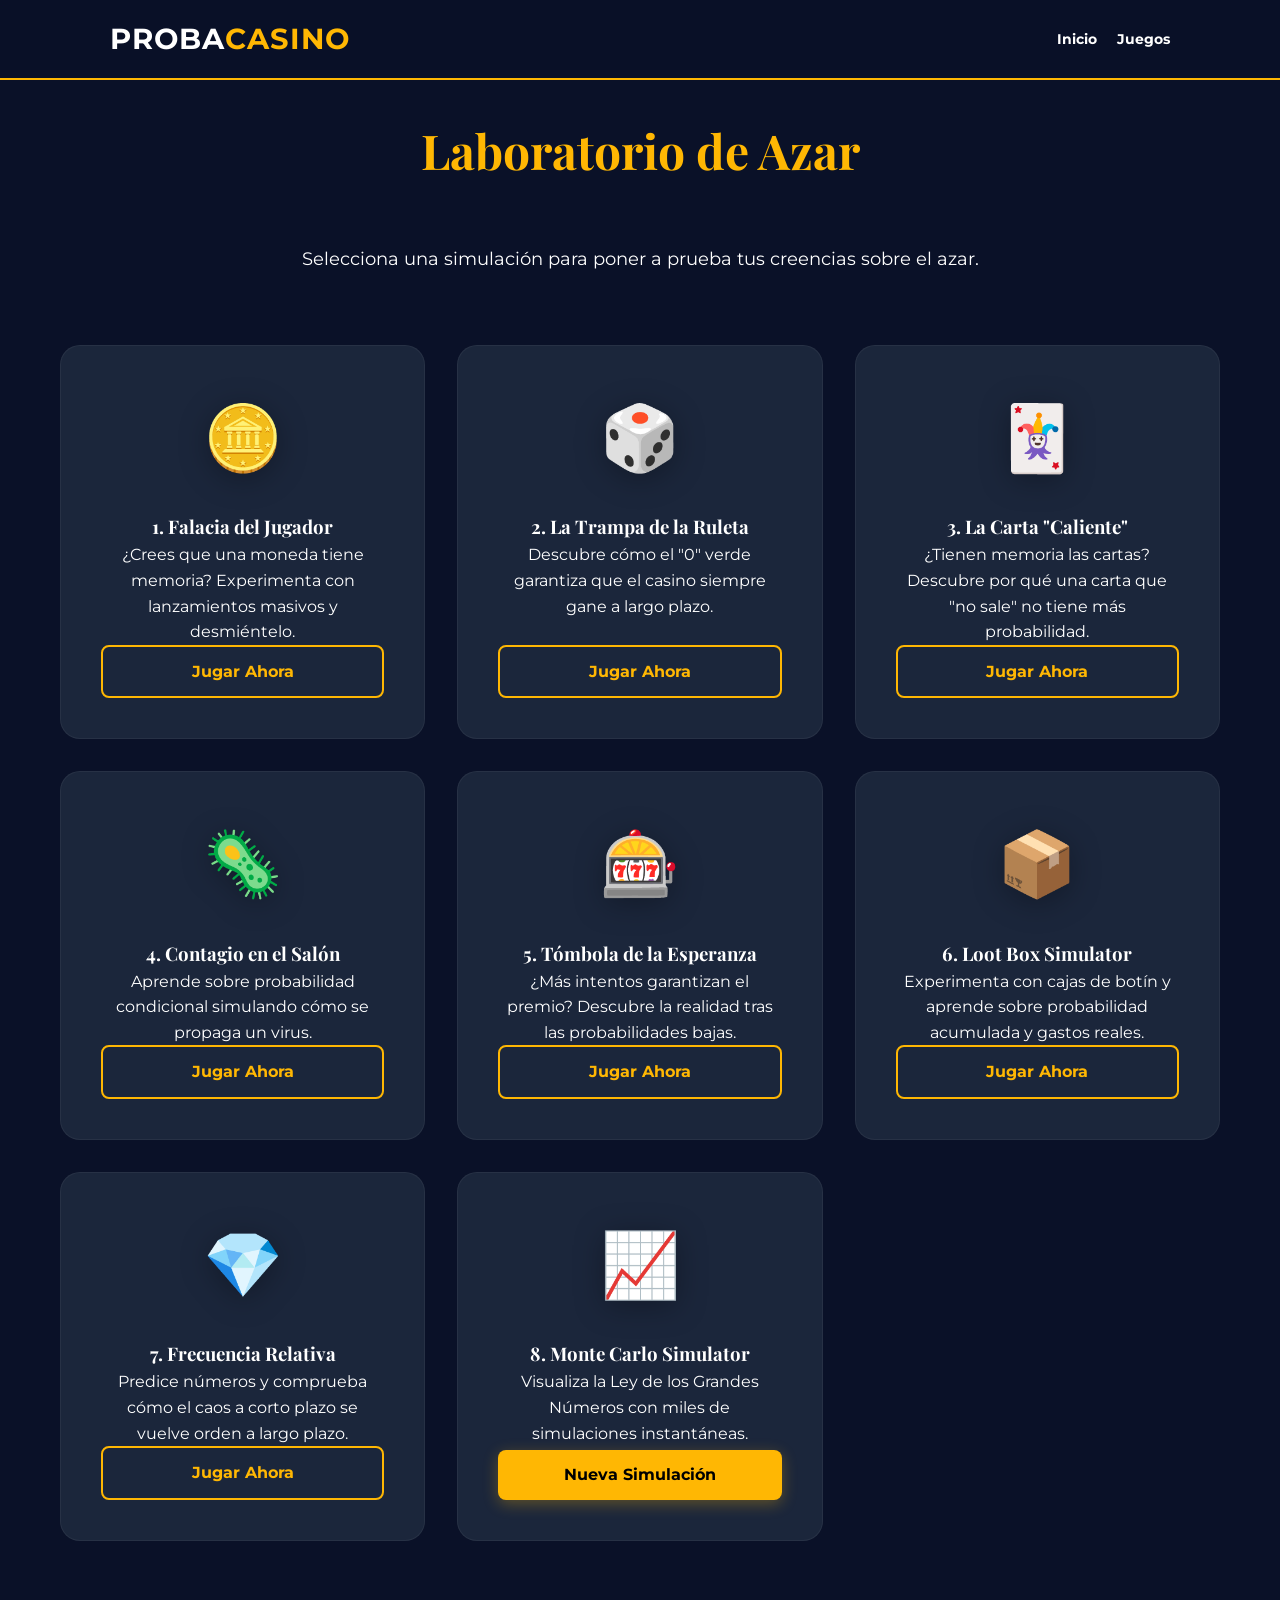
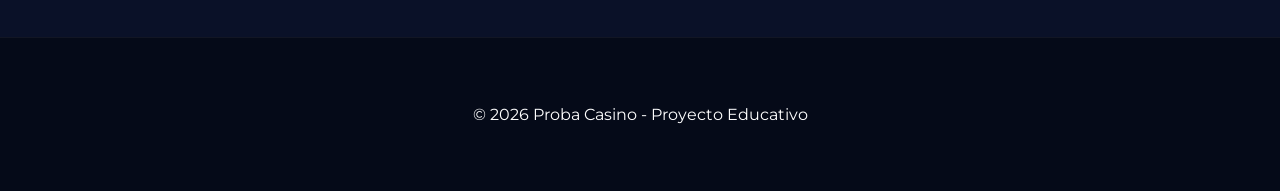
==== catalogo.html @ 3911d0ed "Add files via upload" ====
<!DOCTYPE html>
<html lang="es">
<head>
    <meta charset="UTF-8">
    <meta name="viewport" content="width=device-width, initial-scale=1.0">
    <title>Catálogo de Juegos - Proba Casino</title>
    <link rel="stylesheet" href="assets/css/style.css">
    <link rel="preconnect" href="https://fonts.googleapis.com">
    <link rel="preconnect" href="https://fonts.gstatic.com" crossorigin>
    <link href="https://fonts.googleapis.com/css2?family=Montserrat:wght@400;700&family=Playfair+Display:wght@700&display=swap" rel="stylesheet">
</head>
<body>
    <header>
        <nav>
            <div class="logo">PROBA<span>CASINO</span></div>
            <ul>
                <li><a href="index.html">Inicio</a></li>
                <li><a href="catalogo.html">Juegos</a></li>
            </ul>
        </nav>
    </header>

    <main class="container">
        <section class="game-header">
            <h1>Laboratorio de Azar</h1>
            <p class="myth-box" style="border: none; background: none; box-shadow: none;">Selecciona una simulación para poner a prueba tus creencias sobre el azar.</p>
        </section>

        <div class="game-grid">
            <!-- Juego 1 -->
            <div class="game-card">
                <div>
                    <div class="game-icon">🪙</div>
                    <h3>1. Falacia del Jugador</h3>
                    <p>¿Crees que una moneda tiene memoria? Experimenta con lanzamientos masivos y desmiéntelo.</p>
                </div>
                <a href="juego1.html" class="btn-secondary">Jugar Ahora</a>
            </div>
            
            <!-- Juego 2 -->
            <div class="game-card">
                <div>
                    <div class="game-icon">🎲</div>
                    <h3>2. La Trampa de la Ruleta</h3>
                    <p>Descubre cómo el "0" verde garantiza que el casino siempre gane a largo plazo.</p>
                </div>
                <a href="juego2.html" class="btn-secondary">Jugar Ahora</a>
            </div>

            <!-- Juego 3 -->
            <div class="game-card">
                <div>
                    <div class="game-icon">🃏</div>
                    <h3>3. La Carta "Caliente"</h3>
                    <p>¿Tienen memoria las cartas? Descubre por qué una carta que "no sale" no tiene más probabilidad.</p>
                </div>
                <a href="juego3.html" class="btn-secondary">Jugar Ahora</a>
            </div>

            <!-- Juego 4 -->
            <div class="game-card">
                <div>
                    <div class="game-icon">🦠</div>
                    <h3>4. Contagio en el Salón</h3>
                    <p>Aprende sobre probabilidad condicional simulando cómo se propaga un virus.</p>
                </div>
                <a href="juego4.html" class="btn-secondary">Jugar Ahora</a>
            </div>

            <!-- Juego 5 -->
            <div class="game-card">
                <div>
                    <div class="game-icon">🎰</div>
                    <h3>5. Tómbola de la Esperanza</h3>
                    <p>¿Más intentos garantizan el premio? Descubre la realidad tras las probabilidades bajas.</p>
                </div>
                <a href="juego5.html" class="btn-secondary">Jugar Ahora</a>
            </div>

            <!-- Juego 6 -->
            <div class="game-card">
                <div>
                    <div class="game-icon">📦</div>
                    <h3>6. Loot Box Simulator</h3>
                    <p>Experimenta con cajas de botín y aprende sobre probabilidad acumulada y gastos reales.</p>
                </div>
                <a href="juego6.html" class="btn-secondary">Jugar Ahora</a>
            </div>

            <!-- Juego 7 -->
            <div class="game-card">
                <div>
                    <div class="game-icon">💎</div>
                    <h3>7. Frecuencia Relativa</h3>
                    <p>Predice números y comprueba cómo el caos a corto plazo se vuelve orden a largo plazo.</p>
                </div>
                <a href="juego7.html" class="btn-secondary">Jugar Ahora</a>
            </div>

            <!-- Juego 8 -->
            <div class="game-card">
                <div>
                    <div class="game-icon">📈</div>
                    <h3>8. Monte Carlo Simulator</h3>
                    <p>Visualiza la Ley de los Grandes Números con miles de simulaciones instantáneas.</p>
                </div>
                <a href="juego8.html" class="btn-primary">Nueva Simulación</a>
            </div>
        </div>
    </main>

    <footer>
        <p>&copy; 2026 Proba Casino - Proyecto Educativo</p>
    </footer>
</body>
</html>
---- assets/css/style.css ----
:root {
    --bg-color: #0a1128;
    --card-bg: #1b263b;
    --accent: #e0e1dd;
    --primary: #415a77;
    --gold: #ffb703;
    --text: #ffffff;
    --danger: #e63946;
    --success: #4ade80;
}

* {
    margin: 0;
    padding: 0;
    box-sizing: border-box;
    font-family: 'Montserrat', 'Segoe UI', Tahoma, Geneva, Verdana, sans-serif;
}

body {
    background-color: var(--bg-color);
    color: var(--text);
    line-height: 1.6;
    min-height: 100vh;
}

/* Common Layout */
.container {
    max-width: 1200px;
    margin: 0 auto;
    padding: 2rem 20px;
}

header {
    background: rgba(10, 17, 40, 0.95);
    padding: 1rem 0;
    position: sticky;
    top: 0;
    z-index: 1000;
    border-bottom: 2px solid var(--gold);
    backdrop-filter: blur(10px);
}

nav {
    display: flex;
    justify-content: space-between;
    align-items: center;
    max-width: 1100px;
    margin: 0 auto;
    padding: 0 20px;
}

.logo {
    font-size: 1.8rem;
    font-weight: 700;
    text-transform: uppercase;
    letter-spacing: 1px;
}

.logo span {
    color: var(--gold);
}

nav ul {
    display: flex;
    list-style: none;
}

nav ul li {
    margin-left: 20px;
}

nav ul li a {
    color: var(--text);
    text-decoration: none;
    font-weight: bold;
    font-size: 0.9rem;
    transition: color 0.3s;
}

nav ul li a:hover {
    color: var(--gold);
}

/* Typography */
h1, h2, h3 {
    font-family: 'Playfair Display', serif;
}

.game-header {
    text-align: center;
    margin-bottom: 3rem;
}

.game-header h1 {
    font-size: 3rem;
    color: var(--gold);
    margin-bottom: 1rem;
}

.myth-box {
    background-color: var(--card-bg);
    border-left: 5px solid var(--gold);
    padding: 1.5rem 2rem;
    display: inline-block;
    font-size: 1.1rem;
    margin-top: 1rem;
    box-shadow: 0 10px 30px rgba(0,0,0,0.3);
    border-radius: 0 10px 10px 0;
}

.myth-box strong {
    color: var(--gold);
}

/* Buttons */
.btn-primary, .btn-secondary, .btn-danger {
    display: inline-block;
    padding: 12px 24px;
    border-radius: 8px;
    text-decoration: none;
    font-weight: bold;
    cursor: pointer;
    transition: all 0.3s cubic-bezier(0.175, 0.885, 0.32, 1.275);
    border: none;
    text-align: center;
}

.btn-primary {
    background-color: var(--gold);
    color: #000;
    box-shadow: 0 4px 15px rgba(255, 183, 3, 0.3);
}

.btn-primary:hover {
    transform: translateY(-3px) scale(1.05);
    box-shadow: 0 8px 25px rgba(255, 183, 3, 0.5);
}

.btn-secondary {
    background-color: transparent;
    border: 2px solid var(--gold);
    color: var(--gold);
}

.btn-secondary:hover {
    background-color: var(--gold);
    color: #000;
    transform: translateY(-3px);
}

.btn-danger {
    background: linear-gradient(135deg, #e63946 0%, #a82a33 100%);
    color: #fff;
    box-shadow: 0 4px 10px rgba(230,57,70,0.3);
}

.btn-danger:hover {
    transform: translateY(-3px);
    box-shadow: 0 6px 15px rgba(230,57,70,0.5);
}

.btn-primary:disabled, .btn-secondary:disabled {
    opacity: 0.5;
    cursor: not-allowed;
    transform: none !important;
}

/* Game Components */
.game-layout {
    display: grid;
    grid-template-columns: 1.2fr 0.8fr;
    gap: 2.5rem;
    align-items: start;
}

.game-main {
    background: var(--card-bg);
    padding: 2rem;
    border-radius: 20px;
    border: 1px solid rgba(255,255,255,0.05);
    box-shadow: 0 20px 50px rgba(0,0,0,0.4);
}

.game-stats {
    display: flex;
    flex-direction: column;
    gap: 1.5rem;
}

.stat-card {
    background: var(--card-bg);
    padding: 1.5rem;
    border-radius: 15px;
    text-align: center;
    border: 1px solid rgba(255,255,255,0.05);
    box-shadow: 0 10px 20px rgba(0,0,0,0.2);
    transition: transform 0.3s;
}

.stat-card:hover {
    transform: translateY(-5px);
}

.stat-value {
    font-size: 2.5rem;
    font-weight: 800;
    color: var(--gold);
    margin: 0.5rem 0;
}

.info-bubble {
    background-color: var(--primary);
    padding: 1.5rem;
    border-radius: 15px;
    font-style: italic;
    color: var(--accent);
    border: 1px dashed var(--gold);
    box-shadow: 0 10px 20px rgba(0,0,0,0.2);
    line-height: 1.5;
}

.edu-footer {
    margin-top: 4rem;
    background: linear-gradient(135deg, #1b263b 0%, #0d1b2a 100%);
    padding: 3rem;
    border-radius: 20px;
    border: 1px solid var(--primary);
}

.edu-content h3 {
    color: var(--gold);
    font-size: 1.8rem;
    margin-bottom: 1.5rem;
}

/* Helpers */
.profit, .success { color: var(--success); }
.loss, .danger { color: var(--danger); }

/* Grid for cards */
.game-grid {
    display: grid;
    grid-template-columns: repeat(auto-fit, minmax(300px, 1fr));
    gap: 2rem;
    margin-top: 3rem;
}

.game-card {
    background: var(--card-bg);
    padding: 2.5rem;
    border-radius: 20px;
    text-align: center;
    border: 1px solid rgba(255,255,255,0.05);
    transition: all 0.4s cubic-bezier(0.175, 0.885, 0.32, 1.275);
    display: flex;
    flex-direction: column;
    justify-content: space-between;
}

.game-card:hover {
    transform: translateY(-15px);
    border-color: var(--gold);
    box-shadow: 0 20px 40px rgba(0,0,0,0.4);
}

.game-icon {
    font-size: 4rem;
    margin-bottom: 1.5rem;
    filter: drop-shadow(0 5px 15px rgba(0,0,0,0.3));
}

footer {
    text-align: center;
    padding: 4rem 2rem;
    background: #050a18;
    margin-top: 4rem;
    border-top: 1px solid rgba(255,255,255,0.05);
}

@media (max-width: 900px) {
    .game-layout {
        grid-template-columns: 1fr;
    }
    .game-header h1 {
        font-size: 2.2rem;
    }
}

/* Loading Overlay Styles */
#loading-overlay {
    position: fixed;
    top: 0;
    left: 0;
    width: 100%;
    height: 100%;
    background-color: var(--bg-color);
    display: flex;
    justify-content: center;
    align-items: center;
    z-index: 9999;
    transition: opacity 0.5s ease-out;
}

#loading-overlay.hidden {
    opacity: 0;
    pointer-events: none;
}

.card-loader {
    position: relative;
    width: 120px;
    height: 160px;
    perspective: 1000px;
}

.card-anim {
    position: absolute;
    top: 0;
    left: 0;
    width: 80px;
    height: 120px;
    background-color: var(--card-bg);
    border: 2px solid var(--gold);
    border-radius: 8px;
    box-shadow: 0 4px 15px rgba(0, 0, 0, 0.4);
    transform-origin: center center;
    animation: card-deal-anim 2.5s infinite ease-in-out;
    opacity: 0;
}

@keyframes card-deal-anim {
    0% { transform: translate(0, 0) rotateY(0deg) rotateZ(0deg) scale(0.8); opacity: 0; }
    20% { opacity: 1; transform: translate(var(--start-x), var(--start-y)) rotateY(var(--start-rotateY)) rotateZ(var(--start-rotateZ)) scale(1); }
    40% { transform: translate(var(--mid-x), var(--mid-y)) rotateY(var(--mid-rotateY)) rotateZ(var(--mid-rotateZ)) scale(1.1); }
    60% { transform: translate(var(--end-x), var(--end-y)) rotateY(var(--end-rotateY)) rotateZ(var(--end-rotateZ)) scale(1); }
    80% { opacity: 1; }
    100% { transform: translate(0, 0) rotateY(0deg) rotateZ(0deg) scale(0.8); opacity: 0; }
}

.card-anim:nth-child(1) { animation-delay: 0s; --start-x: -20px; --start-y: 10px; --start-rotateY: 10deg; --start-rotateZ: 15deg; --mid-x: 0px; --mid-y: -10px; --mid-rotateY: 0deg; --mid-rotateZ: 5deg; --end-x: 20px; --end-y: 10px; --end-rotateY: -10deg; --end-rotateZ: -5deg; }
.card-anim:nth-child(2) { animation-delay: 0.2s; --start-x: 10px; --start-y: -5px; --start-rotateY: -15deg; --start-rotateZ: -10deg; --mid-x: -10px; --mid-y: 10px; --mid-rotateY: 5deg; --mid-rotateZ: 10deg; --end-x: -15px; --end-y: 0px; --end-rotateY: 10deg; --end-rotateZ: 5deg; }
.card-anim:nth-child(3) { animation-delay: 0.4s; --start-x: -10px; --start-y: -15px; --start-rotateY: 5deg; --start-rotateZ: 20deg; --mid-x: 10px; --mid-y: -5px; --mid-rotateY: -5deg; --mid-rotateZ: -15deg; --end-x: -5px; --end-y: 15px; --end-rotateY: 15deg; --end-rotateZ: 10deg; }
.card-anim:nth-child(4) { animation-delay: 0.6s; --start-x: 20px; --start-y: 0px; --start-rotateY: -10deg; --start-rotateZ: -5deg; --mid-x: 0px; --mid-y: 15px; --mid-rotateY: 10deg; --mid-rotateZ: 0deg; --end-x: -20px; --end-y: -10px; --end-rotateY: -5deg; --end-rotateZ: -10deg; }
.card-anim:nth-child(5) { animation-delay: 0.8s; --start-x: -5px; --start-y: 20px; --start-rotateY: 15deg; --start-rotateZ: -10deg; --mid-x: 5px; --mid-y: 0px; --mid-rotateY: -10deg; --mid-rotateZ: 15deg; --end-x: 10px; --end-y: -5px; --end-rotateY: 5deg; --end-rotateZ: 0deg; }
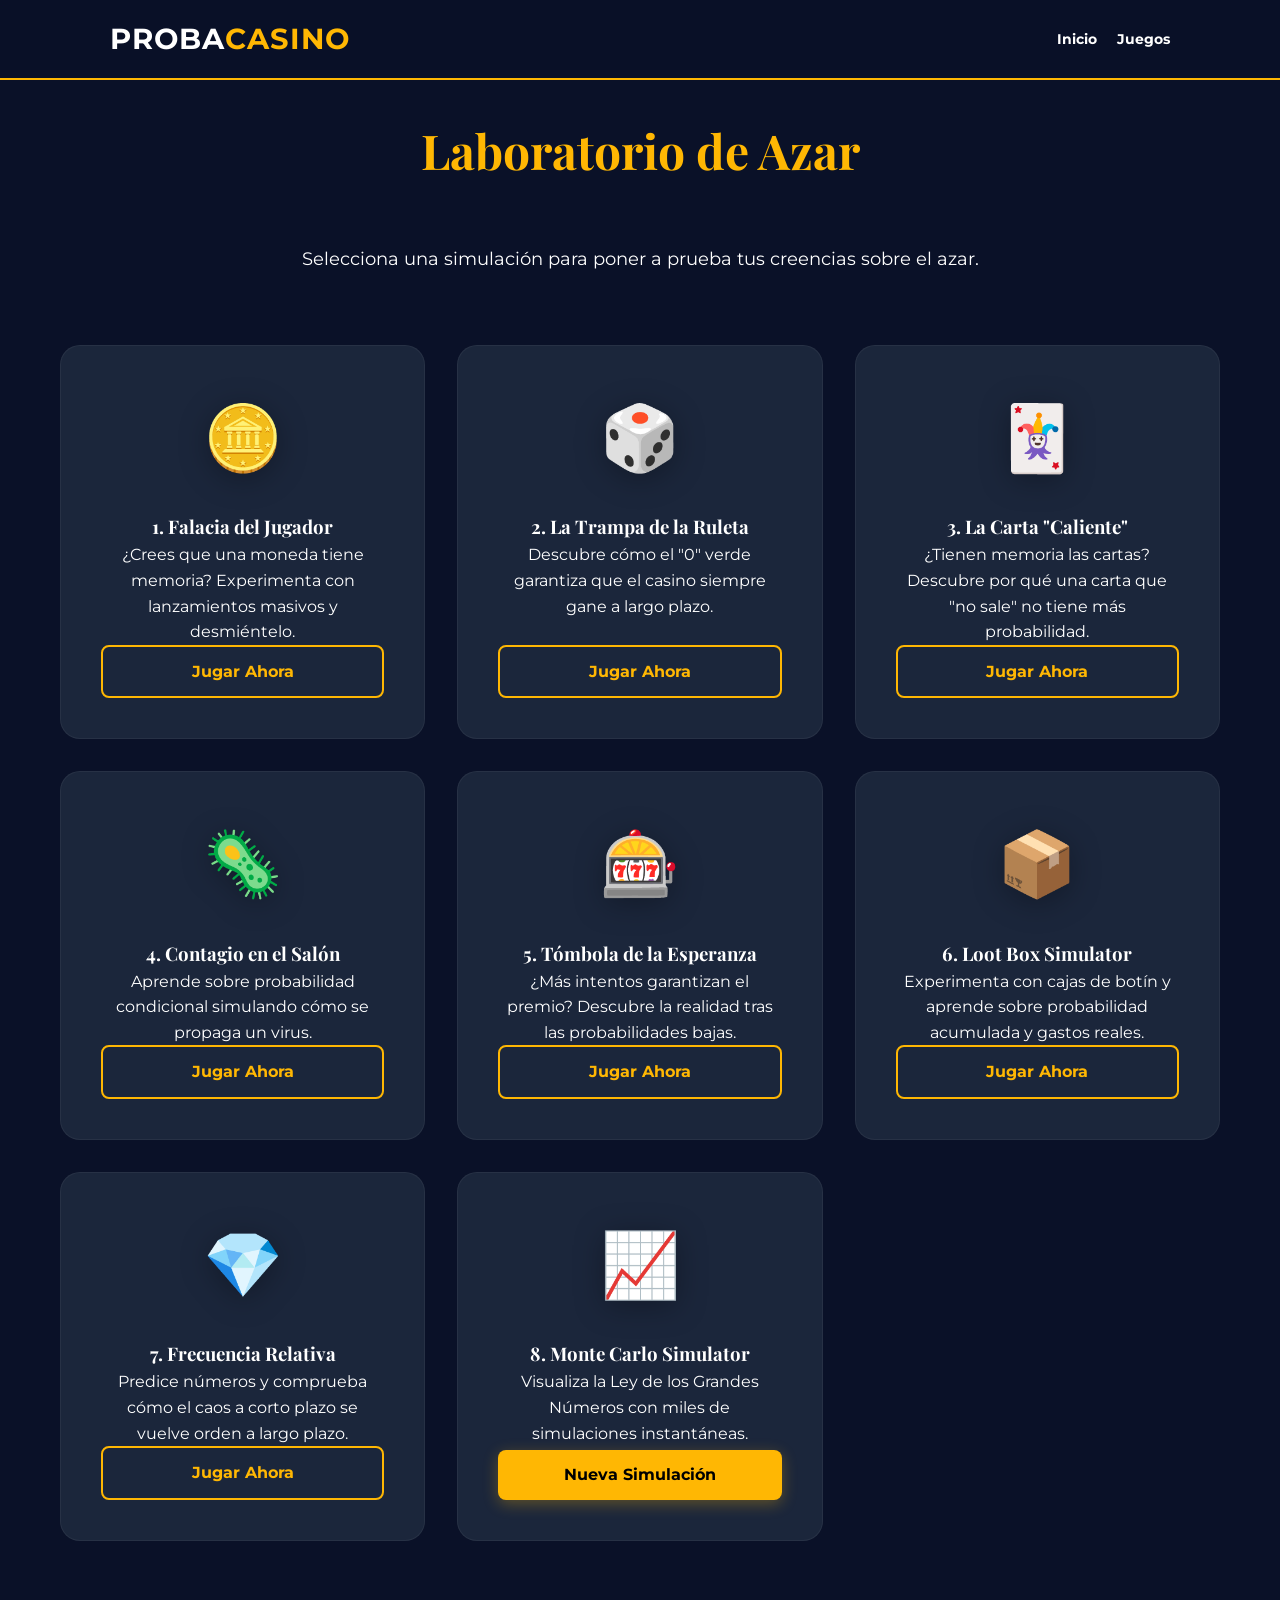
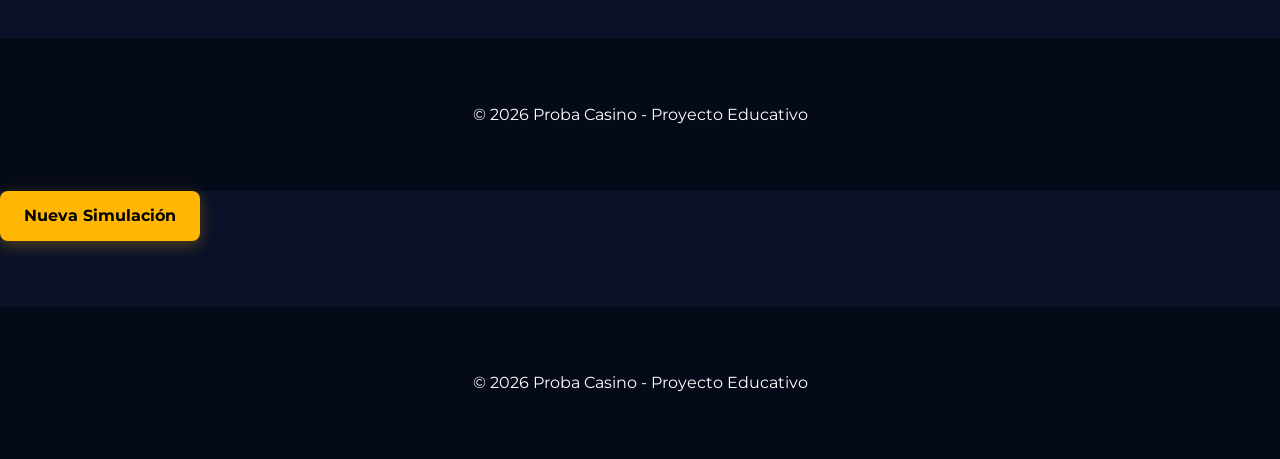
==== commit 5c2d2258: "pruebas" ====
--- a/catalogo.html
+++ b/catalogo.html
@@ -112,5 +112,17 @@
     <footer>
         <p>&copy; 2026 Proba Casino - Proyecto Educativo</p>
     </footer>
+    <script src="assets/js/loader.js"></script>
 </body>
 </html>
+            </div>
+                <a href="juego8.html" class="btn-primary">Nueva Simulación</a>
+            </div>
+        </div>
+    </main>
+
+    <footer>
+        <p>&copy; 2026 Proba Casino - Proyecto Educativo</p>
+    </footer>
+</body>
+</html>
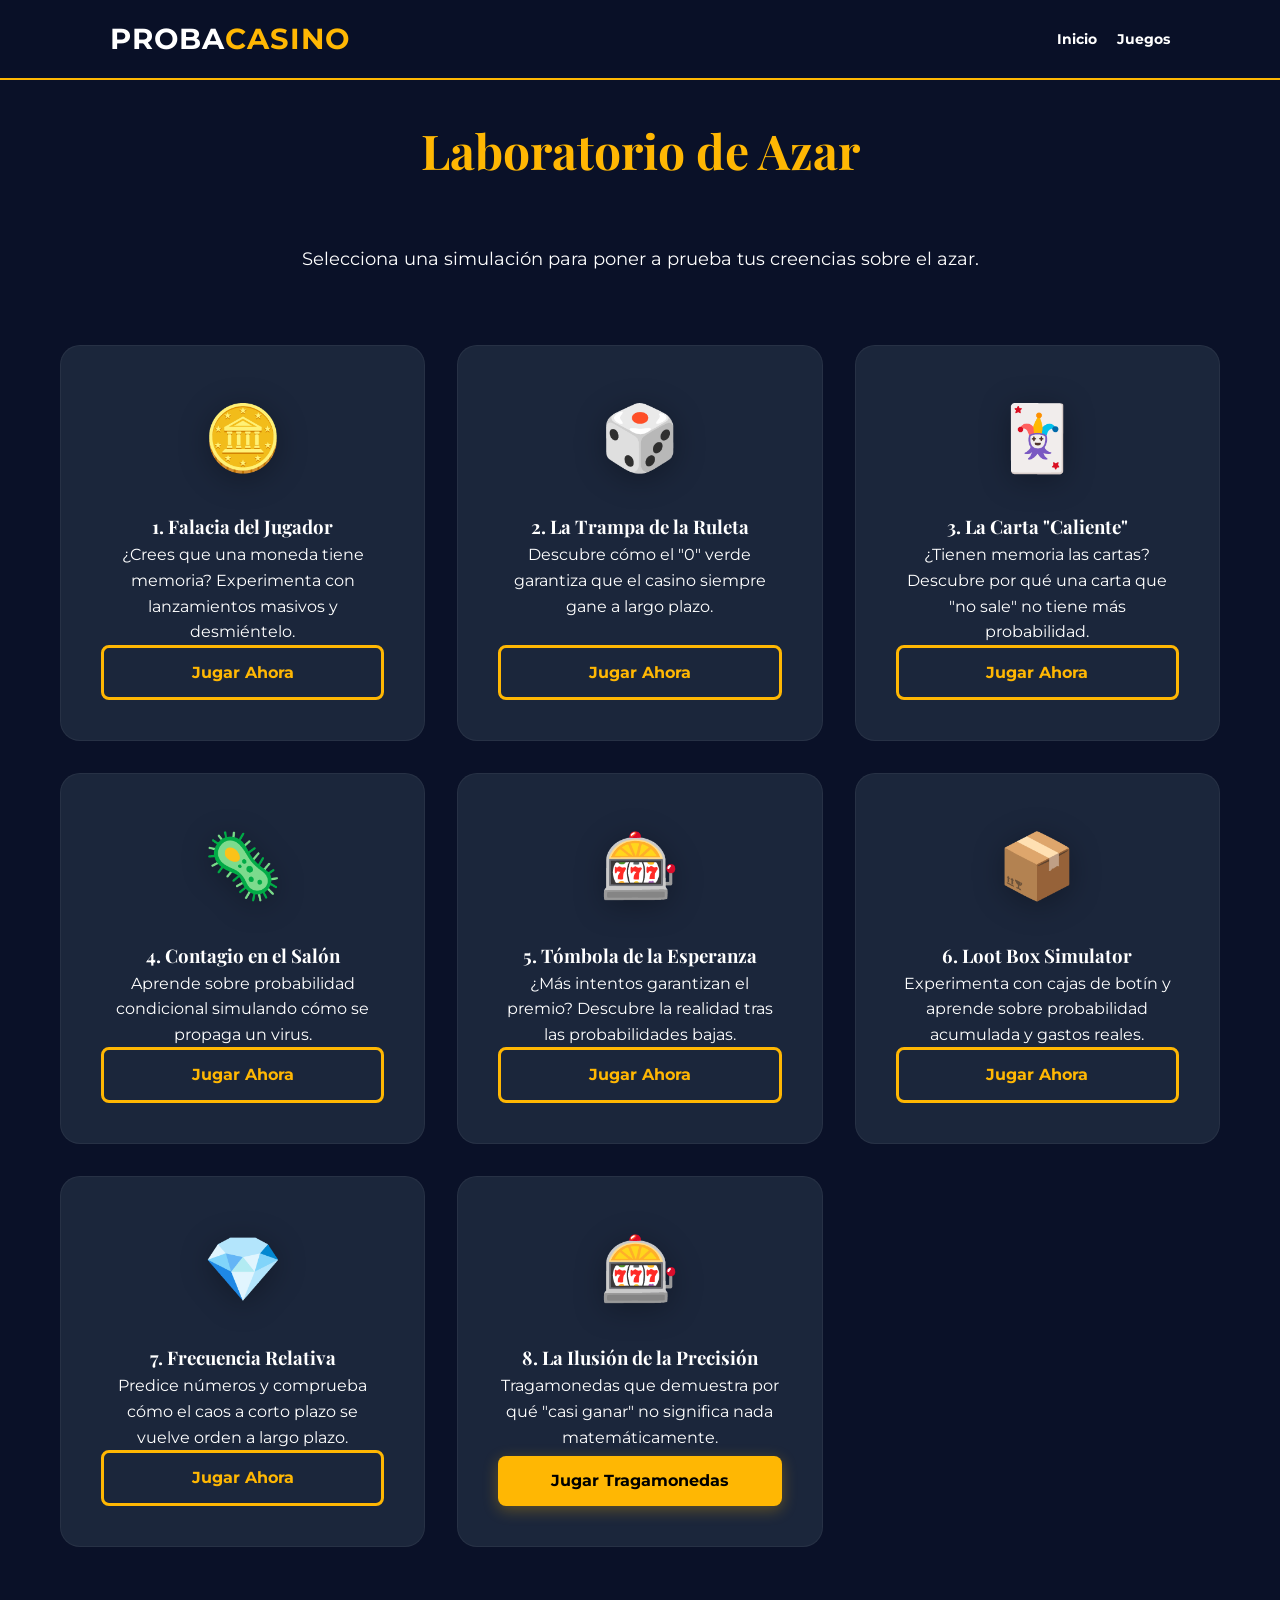
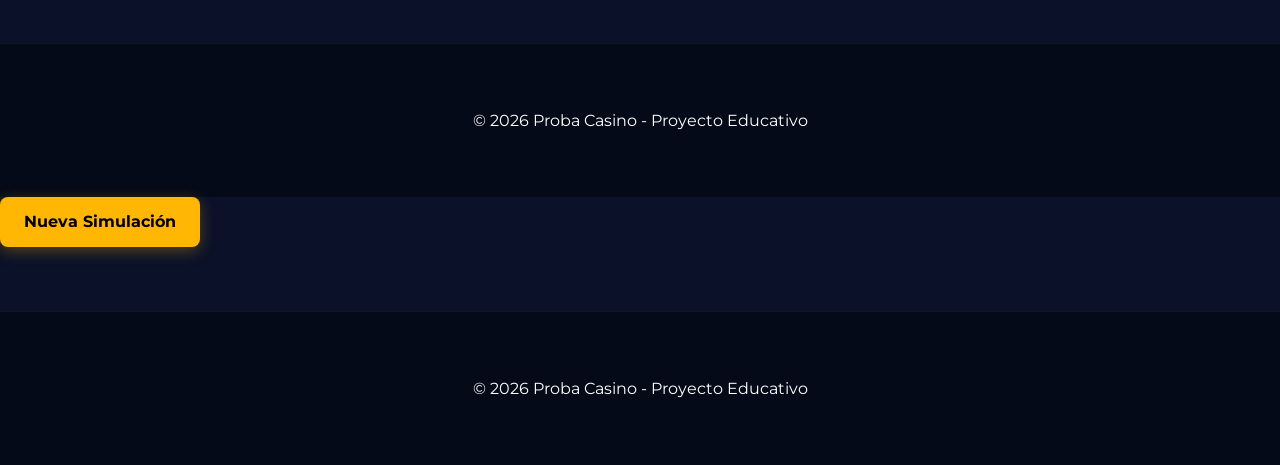
==== commit f26ced38: "." ====
--- a/catalogo.html
+++ b/catalogo.html
@@ -100,11 +100,11 @@
             <!-- Juego 8 -->
             <div class="game-card">
                 <div>
-                    <div class="game-icon">📈</div>
-                    <h3>8. Monte Carlo Simulator</h3>
-                    <p>Visualiza la Ley de los Grandes Números con miles de simulaciones instantáneas.</p>
+                    <div class="game-icon">🎰</div>
+                    <h3>8. La Ilusión de la Precisión</h3>
+                    <p>Tragamonedas que demuestra por qué "casi ganar" no significa nada matemáticamente.</p>
                 </div>
-                <a href="juego8.html" class="btn-primary">Nueva Simulación</a>
+                <a href="juego8.html" class="btn-primary">Jugar Tragamonedas</a>
             </div>
         </div>
     </main>
--- a/assets/css/style.css
+++ b/assets/css/style.css
@@ -277,12 +277,446 @@
     border-top: 1px solid rgba(255,255,255,0.05);
 }
 
+/* ============================================
+   ACCESIBILIDAD - FOCUS STATES
+   ============================================ */
+button:focus-visible, 
+a:focus-visible,
+input:focus-visible,
+select:focus-visible {
+    outline: 3px solid var(--gold);
+    outline-offset: 3px;
+    box-shadow: 0 0 0 6px rgba(255, 183, 3, 0.2);
+    z-index: 100;
+}
+
+/* Skip to main content para accesibilidad de teclado */
+.skip-to-main {
+    position: absolute;
+    left: -9999px;
+    top: 0;
+    z-index: 10000;
+    background: var(--gold);
+    color: #000;
+    padding: 1rem 2rem;
+    text-decoration: none;
+    font-weight: bold;
+    border-radius: 0 0 10px 10px;
+}
+
+.skip-to-main:focus {
+    left: 50%;
+    transform: translateX(-50%);
+}
+
+/* ============================================
+   MEJORAS DE CONTRASTE
+   ============================================ */
+.info-bubble {
+    color: #ffffff; /* Mejorado de var(--accent) */
+    background-color: rgba(65, 90, 119, 0.4);
+    backdrop-filter: blur(5px);
+}
+
+.myth-box {
+    color: #ffffff; /* Mejorado para mejor contraste */
+}
+
+.btn-secondary {
+    border-width: 3px; /* Mejorado de 2px */
+}
+
+.btn-primary:disabled, 
+.btn-secondary:disabled {
+    opacity: 0.6;
+    cursor: not-allowed;
+    transform: none !important;
+    filter: grayscale(60%);
+    box-shadow: none;
+}
+
+/* ============================================
+   SISTEMA DE NOTIFICACIONES TOAST
+   ============================================ */
+.toast {
+    position: fixed;
+    bottom: 2rem;
+    right: 2rem;
+    background: var(--card-bg);
+    padding: 1rem 1.5rem;
+    border-radius: 10px;
+    border-left: 5px solid var(--gold);
+    box-shadow: 0 10px 30px rgba(0,0,0,0.6);
+    animation: slideInRight 0.3s ease-out;
+    z-index: 10000;
+    max-width: 350px;
+    display: flex;
+    align-items: center;
+    gap: 1rem;
+}
+
+.toast.success { border-left-color: var(--success); }
+.toast.error { border-left-color: var(--danger); }
+.toast.info { border-left-color: var(--primary); }
+
+.toast-icon {
+    font-size: 1.5rem;
+    flex-shrink: 0;
+}
+
+.toast-content {
+    flex: 1;
+}
+
+.toast-close {
+    background: none;
+    border: none;
+    color: var(--accent);
+    cursor: pointer;
+    font-size: 1.2rem;
+    padding: 0;
+    width: 24px;
+    height: 24px;
+    flex-shrink: 0;
+    transition: color 0.2s;
+}
+
+.toast-close:hover {
+    color: var(--gold);
+}
+
+@keyframes slideInRight {
+    from { transform: translateX(400px); opacity: 0; }
+    to { transform: translateX(0); opacity: 1; }
+}
+
+@keyframes slideOutRight {
+    from { transform: translateX(0); opacity: 1; }
+    to { transform: translateX(400px); opacity: 0; }
+}
+
+/* ============================================
+   SPINNER DE CARGA UNIVERSAL
+   ============================================ */
+.spinner {
+    border: 4px solid rgba(255,255,255,0.1);
+    border-top: 4px solid var(--gold);
+    border-radius: 50%;
+    width: 50px;
+    height: 50px;
+    animation: spin 1s linear infinite;
+    margin: 2rem auto;
+}
+
+.spinner-small {
+    width: 30px;
+    height: 30px;
+    border-width: 3px;
+}
+
+@keyframes spin {
+    to { transform: rotate(360deg); }
+}
+
+/* Loading state para botones */
+.btn-loading {
+    position: relative;
+    color: transparent !important;
+    pointer-events: none;
+}
+
+.btn-loading::after {
+    content: '';
+    position: absolute;
+    width: 20px;
+    height: 20px;
+    top: 50%;
+    left: 50%;
+    margin-left: -10px;
+    margin-top: -10px;
+    border: 3px solid rgba(0,0,0,0.2);
+    border-top-color: #000;
+    border-radius: 50%;
+    animation: spin 0.8s linear infinite;
+}
+
+.btn-secondary.btn-loading::after,
+.btn-danger.btn-loading::after {
+    border-color: rgba(255,255,255,0.2);
+    border-top-color: #fff;
+}
+
+/* ============================================
+   TOOLTIPS
+   ============================================ */
+[data-tooltip] {
+    position: relative;
+    cursor: help;
+}
+
+[data-tooltip]::before {
+    content: attr(data-tooltip);
+    position: absolute;
+    bottom: calc(100% + 10px);
+    left: 50%;
+    transform: translateX(-50%) translateY(-5px);
+    background: rgba(27, 38, 59, 0.95);
+    color: #ffffff;
+    padding: 0.6rem 1rem;
+    border-radius: 8px;
+    white-space: nowrap;
+    opacity: 0;
+    pointer-events: none;
+    transition: all 0.3s ease;
+    font-size: 0.85rem;
+    border: 1px solid var(--gold);
+    backdrop-filter: blur(10px);
+    z-index: 1000;
+    box-shadow: 0 5px 15px rgba(0,0,0,0.3);
+}
+
+[data-tooltip]::after {
+    content: '';
+    position: absolute;
+    bottom: calc(100% + 4px);
+    left: 50%;
+    transform: translateX(-50%);
+    border: 6px solid transparent;
+    border-top-color: var(--gold);
+    opacity: 0;
+    pointer-events: none;
+    transition: opacity 0.3s ease;
+}
+
+[data-tooltip]:hover::before {
+    opacity: 1;
+    transform: translateX(-50%) translateY(0);
+}
+
+[data-tooltip]:hover::after {
+    opacity: 1;
+}
+
+/* ============================================
+   MEJORAS DE LEGIBILIDAD
+   ============================================ */
+.edu-content p {
+    max-width: 70ch;
+    line-height: 1.7;
+    font-size: 1.05rem;
+    margin-bottom: 1rem;
+    color: var(--accent);
+}
+
+.edu-content strong {
+    color: var(--gold);
+    font-weight: 700;
+}
+
+/* ============================================
+   REDUCCIÓN DE MOVIMIENTO (Accesibilidad)
+   ============================================ */
+@media (prefers-reduced-motion: reduce) {
+    *,
+    *::before,
+    *::after {
+        animation-duration: 0.01ms !important;
+        animation-iteration-count: 1 !important;
+        transition-duration: 0.01ms !important;
+        scroll-behavior: auto !important;
+    }
+}
+
+/* ============================================
+   RESPONSIVE DESIGN - TABLETS
+   ============================================ */
 @media (max-width: 900px) {
     .game-layout {
         grid-template-columns: 1fr;
     }
     .game-header h1 {
         font-size: 2.2rem;
+    }
+}
+
+@media (max-width: 768px) {
+    /* Typography */
+    .game-header h1 {
+        font-size: 2rem;
+        margin-bottom: 0.8rem;
+    }
+    
+    .myth-box {
+        padding: 1rem 1.5rem;
+        font-size: 1rem;
+    }
+    
+    /* Layout */
+    .container {
+        padding: 1.5rem 15px;
+    }
+    
+    .game-main {
+        padding: 1.5rem;
+    }
+    
+    .game-stats {
+        gap: 1rem;
+    }
+    
+    /* Cards */
+    .stat-value {
+        font-size: 2rem;
+    }
+    
+    .game-icon {
+        font-size: 3.5rem;
+        margin-bottom: 1rem;
+    }
+    
+    .game-card {
+        padding: 2rem;
+    }
+    
+    /* Navigation */
+    nav {
+        padding: 0 15px;
+    }
+    
+    .logo {
+        font-size: 1.5rem;
+    }
+    
+    nav ul li {
+        margin-left: 15px;
+    }
+    
+    /* Footer */
+    .edu-footer {
+        padding: 2rem 1.5rem;
+        margin-top: 3rem;
+    }
+    
+    /* Toast notifications */
+    .toast {
+        right: 1rem;
+        bottom: 1rem;
+        max-width: calc(100% - 2rem);
+    }
+}
+
+/* ============================================
+   RESPONSIVE DESIGN - MOBILE
+   ============================================ */
+@media (max-width: 480px) {
+    /* Typography */
+    .game-header h1 {
+        font-size: 1.8rem;
+    }
+    
+    .myth-box {
+        font-size: 0.95rem;
+        padding: 1rem;
+        border-left-width: 4px;
+    }
+    
+    /* Buttons - MÁS GRANDES para touch */
+    .btn-primary, 
+    .btn-secondary, 
+    .btn-danger {
+        padding: 14px 20px;
+        width: 100%;
+        margin: 0.5rem 0;
+        font-size: 1rem;
+        min-height: 48px; /* Touch target mínimo */
+    }
+    
+    .action-buttons {
+        display: flex;
+        flex-direction: column;
+        gap: 0.5rem;
+        width: 100%;
+    }
+    
+    .action-buttons button {
+        width: 100%;
+    }
+    
+    /* Stats */
+    .stat-value {
+        font-size: 1.8rem;
+    }
+    
+    .stat-card {
+        padding: 1rem;
+    }
+    
+    .game-icon {
+        font-size: 3rem;
+    }
+    
+    /* Navigation */
+    nav {
+        flex-direction: column;
+        gap: 1rem;
+        padding: 1rem 15px;
+    }
+    
+    nav ul {
+        flex-wrap: wrap;
+        justify-content: center;
+    }
+    
+    nav ul li {
+        margin: 0 10px;
+    }
+    
+    .logo {
+        font-size: 1.3rem;
+    }
+    
+    /* Game Grid */
+    .game-grid {
+        grid-template-columns: 1fr;
+        gap: 1.5rem;
+    }
+    
+    .game-card {
+        padding: 1.5rem;
+    }
+    
+    /* Loading overlay */
+    .card-loader {
+        width: 100px;
+        height: 140px;
+    }
+    
+    .card-anim {
+        width: 65px;
+        height: 100px;
+    }
+}
+
+/* ============================================
+   LANDSCAPE MOBILE
+   ============================================ */
+@media (max-height: 600px) and (orientation: landscape) {
+    .game-header {
+        margin-bottom: 1.5rem;
+    }
+    
+    .game-header h1 {
+        font-size: 1.6rem;
+        margin-bottom: 0.5rem;
+    }
+    
+    .myth-box {
+        padding: 0.8rem 1.2rem;
+        font-size: 0.9rem;
+    }
+    
+    .game-main {
+        padding: 1rem;
     }
 }
 
